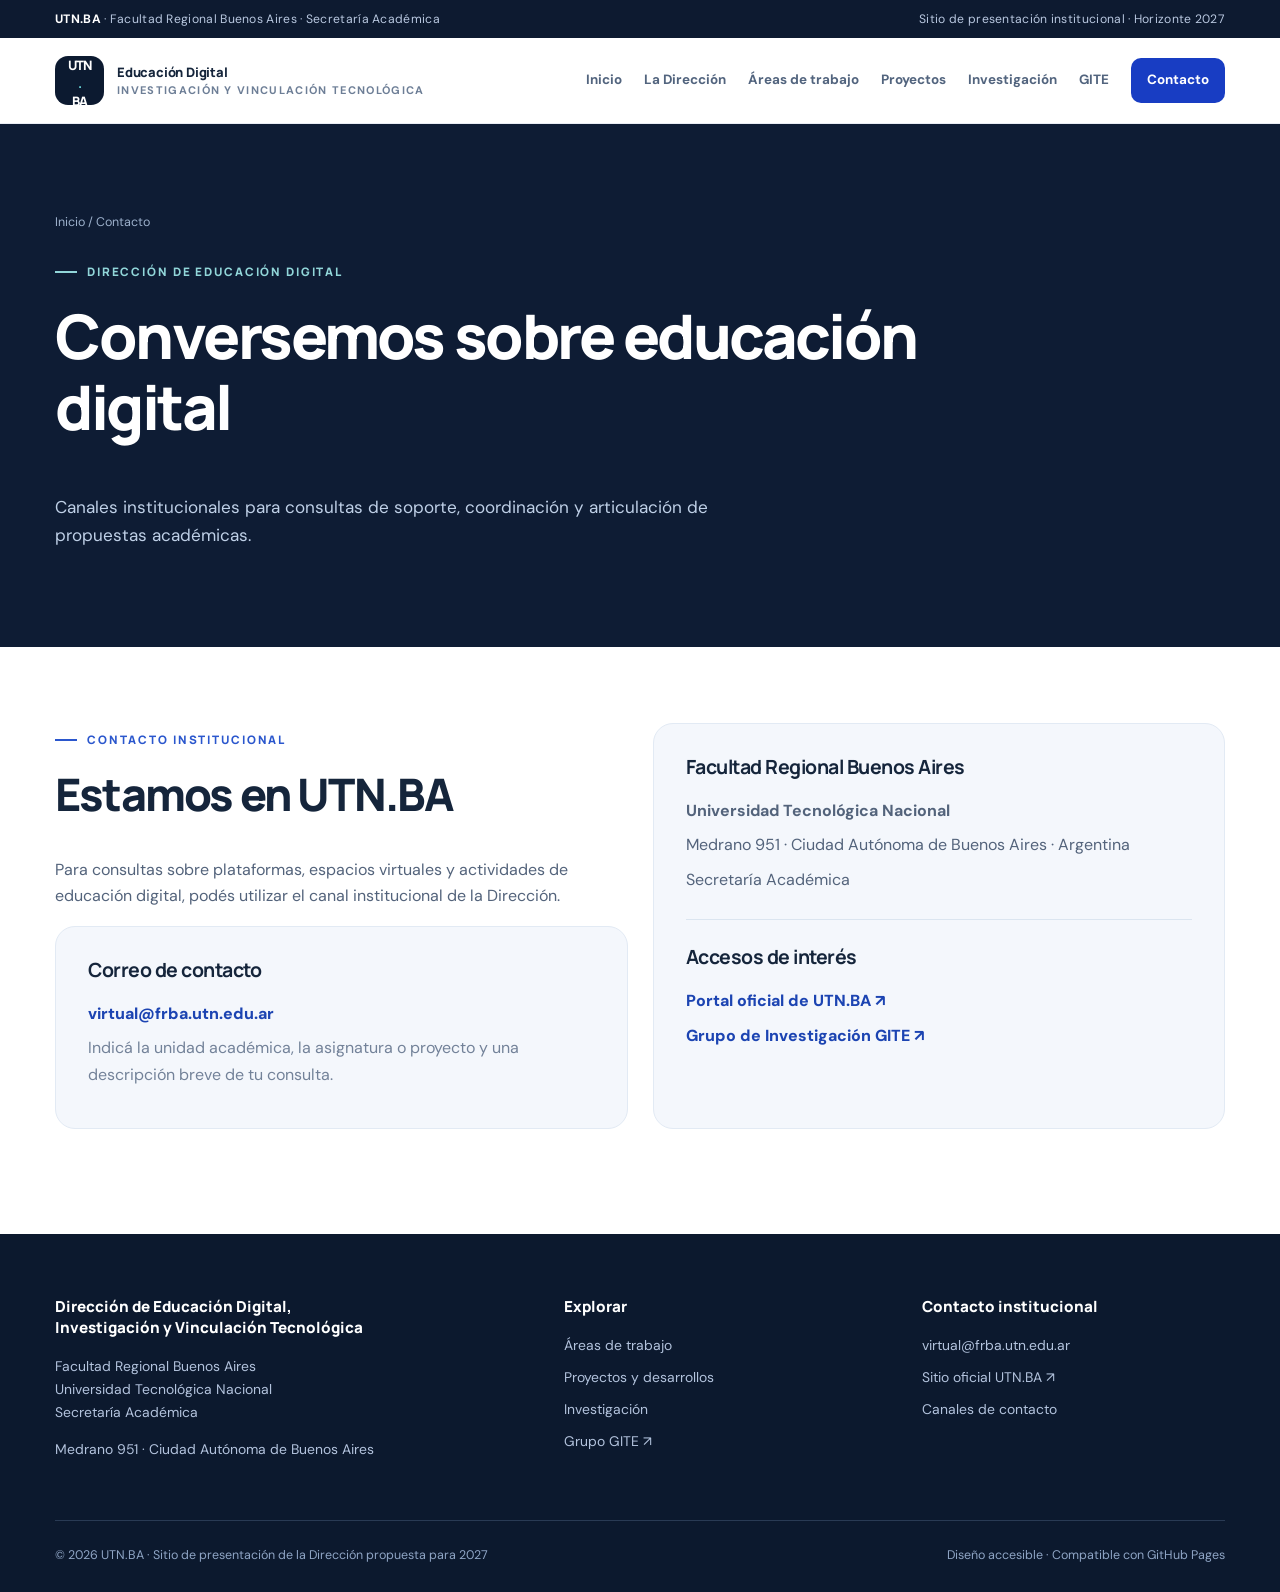
==== contacto.html @ 319237ff "Add files via upload" ====
<!doctype html><html lang="es-AR"><head><meta charset="utf-8"><meta name="viewport" content="width=device-width,initial-scale=1"><meta name="theme-color" content="#0c1a30"><meta name="description" content="Contacto de la Dirección de Educación Digital de UTN.BA."><title>Contacto | Educación Digital UTN.BA</title><link rel="icon" type="image/svg+xml" href="assets/favicon.svg"><link rel="stylesheet" href="styles.css"></head><body><a class="skip" href="#contenido">Saltar al contenido</a><div class="topbar"><div class="container"><span><strong>UTN.BA</strong> · Facultad Regional Buenos Aires · Secretaría Académica</span><span>Sitio de presentación institucional · Horizonte 2027</span></div></div><header class="header"><div class="container header-in"><a class="brand" href="index.html" aria-label="Dirección de Educación Digital — Inicio"><span class="brand-mark">UTN<span style="color:#67d4d6">.</span>BA</span><span class="brand-text"><b>Educación Digital</b><span>Investigación y Vinculación Tecnológica</span></span></a><button class="menu-toggle" aria-controls="main-nav" aria-expanded="false" aria-label="Abrir menú">☰</button><nav id="main-nav" class="nav" aria-label="Navegación principal"><a href="index.html" class=" " >Inicio</a><a href="index.html#direccion" class=" " >La Dirección</a><a href="servicios.html" class=" " >Áreas de trabajo</a><a href="proyectos.html" class=" " >Proyectos</a><a href="investigacion.html" class=" " >Investigación</a><a href="#" class=" " data-gite-link>GITE</a><a href="contacto.html" class="active nav-cta" >Contacto</a></nav></div></header><main id="contenido"><section class="page-hero"><div class="container"><div class="breadcrumb"><a href="index.html">Inicio</a> / Contacto</div><div class="eyebrow">Dirección de Educación Digital</div><h1>Conversemos sobre educación digital</h1><p>Canales institucionales para consultas de soporte, coordinación y articulación de propuestas académicas.</p></div></section><section class="content-page"><div class="container two-col"><div><div class="eyebrow">Contacto institucional</div><h2>Estamos en UTN.BA</h2><p>Para consultas sobre plataformas, espacios virtuales y actividades de educación digital, podés utilizar el canal institucional de la Dirección.</p><div class="contact-box"><h3>Correo de contacto</h3><p><a data-contact-email href="mailto:virtual@frba.utn.edu.ar">virtual@frba.utn.edu.ar</a></p><p class="muted">Indicá la unidad académica, la asignatura o proyecto y una descripción breve de tu consulta.</p></div></div><div class="contact-box"><h3>Facultad Regional Buenos Aires</h3><p><strong>Universidad Tecnológica Nacional</strong></p><p>Medrano 951 · Ciudad Autónoma de Buenos Aires · Argentina</p><p>Secretaría Académica</p><hr style="border:0;border-top:1px solid #dbe5f0;margin:26px 0"><h3>Accesos de interés</h3><p><a href="https://frba.utn.edu.ar/" target="_blank" rel="noopener noreferrer">Portal oficial de UTN.BA ↗</a></p><p><a data-gite-link href="https://frba.utn.edu.ar/ead/investigacion/">Grupo de Investigación GITE ↗</a></p></div></div></section></main><footer class="footer"><div class="container"><div class="footer-layout"><div><h4>Dirección de Educación Digital,<br>Investigación y Vinculación Tecnológica</h4><p>Facultad Regional Buenos Aires<br>Universidad Tecnológica Nacional<br>Secretaría Académica</p><p>Medrano 951 · Ciudad Autónoma de Buenos Aires</p></div><div><h4>Explorar</h4><div class="footer-links"><a href="servicios.html">Áreas de trabajo</a><a href="proyectos.html">Proyectos y desarrollos</a><a href="investigacion.html">Investigación</a><a href="#" data-gite-link>Grupo GITE ↗</a></div></div><div><h4>Contacto institucional</h4><div class="footer-links"><a data-contact-email href="mailto:virtual@frba.utn.edu.ar">virtual@frba.utn.edu.ar</a><a href="https://frba.utn.edu.ar/" target="_blank" rel="noopener noreferrer">Sitio oficial UTN.BA ↗</a><a href="contacto.html">Canales de contacto</a></div></div></div><div class="footer-bottom"><span>© 2026 UTN.BA · Sitio de presentación de la Dirección propuesta para 2027</span><span>Diseño accesible · Compatible con GitHub Pages</span></div></div></footer><script src="config.js"></script><script src="script.js"></script></body></html>
---- styles.css ----
@import url('https://fonts.googleapis.com/css2?family=DM+Sans:wght@400;500;600;700&family=Manrope:wght@400;500;600;700;800&display=swap');
:root{--ink:#15253b;--muted:#65748a;--navy:#0c1a30;--blue:#214bd8;--cyan:#35c2ca;--ice:#f4f7fc;--line:#e1e7f0;--white:#fff;--radius:20px}*{box-sizing:border-box}html{scroll-behavior:smooth}body{margin:0;color:var(--ink);background:#fff;font:16px/1.65 'DM Sans',Arial,sans-serif}a{color:inherit;text-decoration:none}button,input,textarea{font:inherit}button{cursor:pointer}h1,h2,h3,p{margin-top:0}h1,h2,h3{font-family:Manrope,'DM Sans',sans-serif;line-height:1.16;letter-spacing:-.04em}h1{font-size:clamp(2.7rem,5.4vw,5.3rem);font-weight:800}h2{font-size:clamp(2rem,3.5vw,3.25rem);font-weight:800}h3{font-size:1.22rem;letter-spacing:-.025em}p{color:#53637b}small{font-size:.8rem}.container{width:min(1170px,calc(100% - 48px));margin:auto}.topbar{background:#0d1a30;color:#b9c8e0;padding:9px 0;font-size:.76rem;letter-spacing:.025em}.topbar .container{display:flex;align-items:center;justify-content:space-between;gap:20px}.topbar a:hover{text-decoration:underline}.topbar strong{color:white;font-weight:700}.header{position:sticky;top:0;z-index:20;border-bottom:1px solid #e9edf4;background:rgba(255,255,255,.97);backdrop-filter:blur(14px)}.header-in{min-height:85px;display:flex;align-items:center;justify-content:space-between;gap:26px}.brand{display:flex;align-items:center;gap:13px;min-width:235px}.brand-mark{display:grid;place-items:center;width:49px;height:49px;border-radius:13px;background:var(--navy);color:white;font:800 13px Manrope;letter-spacing:-.07em}.brand-text{display:flex;flex-direction:column;line-height:1.27}.brand-text b{font:800 13px Manrope;letter-spacing:-.015em}.brand-text span{color:#6d7e96;font-size:11px;margin-top:3px;font-weight:700;text-transform:uppercase;letter-spacing:.12em}.nav{display:flex;align-items:center;gap:22px}.nav a{font-size:.84rem;color:#52647e;font-weight:700;transition:color .2s}.nav a:hover,.nav a.active{color:var(--blue)}.nav a.nav-cta{background:#183dc3;color:white;padding:11px 16px;border-radius:10px}.nav a.nav-cta:hover{background:#0c2ea2}.menu-toggle{display:none;align-items:center;justify-content:center;border:1px solid var(--line);background:white;border-radius:10px;width:43px;height:43px;font-size:22px}.hero{overflow:hidden;background:#0e1c34;color:white;position:relative}.hero:before{content:'';position:absolute;inset:0;background:radial-gradient(circle at 73% 40%,rgba(41,92,164,.25),transparent 44%),linear-gradient(120deg,rgba(9,23,45,.2),transparent 70%);pointer-events:none}.hero-inner{min-height:625px;display:grid;grid-template-columns:1.05fr .95fr;align-items:center;gap:60px;position:relative;padding:80px 0}.eyebrow{display:inline-flex;gap:10px;align-items:center;color:#2b57cd;font:800 .73rem Manrope;letter-spacing:.16em;text-transform:uppercase;margin-bottom:20px}.hero .eyebrow{color:#9ddfe5}.eyebrow:before{content:'';width:22px;height:2px;background:currentColor}.hero h1{color:white;margin-bottom:25px}.hero h1 em{font-style:normal;color:#80d7db}.hero p{color:#b9cbe1;font-size:1.08rem;max-width:555px;line-height:1.8}.actions{display:flex;gap:12px;flex-wrap:wrap;margin-top:29px}.btn{display:inline-flex;gap:10px;justify-content:center;align-items:center;padding:13px 19px;border-radius:10px;background:#224bdf;color:white;font-size:.9rem;font-weight:700;border:1px solid #224bdf;transition:transform .2s,background .2s}.btn:hover{transform:translateY(-2px);background:#1437b5}.btn.secondary{background:transparent;border-color:#5d7494;color:white}.btn.secondary:hover{background:rgba(255,255,255,.08)}.btn.light{background:#fff;color:#1934a5;border-color:#fff}.hero-visual{width:100%;min-height:420px;display:grid;place-items:center;position:relative}.orbit{width:min(100%,490px);aspect-ratio:1;position:relative;display:grid;place-items:center}.orbit .ring{position:absolute;border:1px solid rgba(133,187,222,.24);border-radius:50%;inset:10%}.orbit .ring:nth-child(2){inset:22%;border-color:rgba(133,187,222,.26)}.orbit .ring:nth-child(3){inset:34%;border-color:rgba(133,187,222,.32)}.orbit .ring:after{content:'';position:absolute;width:10px;height:10px;border-radius:50%;background:#63d8d6;top:12%;left:16%;box-shadow:0 0 0 8px #63d8d616}.orbit .ring:nth-child(2):after{left:auto;right:10%;top:65%;background:#7daafa}.orbit .ring:nth-child(3):after{top:75%;left:12%;background:#dbeeff}.orbit-center{position:relative;display:grid;place-items:center;width:165px;height:165px;border-radius:36px;background:linear-gradient(140deg,#193c76,#183052);box-shadow:0 25px 70px #020c1b66, inset 0 1px #ffffff26;transform:rotate(-10deg)}.orbit-center svg{width:94px;height:94px;transform:rotate(10deg)}.visual-tag{position:absolute;background:#fff;color:#17304a;border:1px solid #e8edf5;border-radius:12px;padding:10px 15px;font-size:.78rem;font-weight:800;box-shadow:0 15px 44px #00152f43}.visual-tag.a{top:16%;right:-2%}.visual-tag.b{bottom:17%;left:-2%}.visual-tag.c{bottom:9%;right:4%}.stat-strip{background:#f6f9fc;border-bottom:1px solid #e5ebf3}.stat-grid{display:grid;grid-template-columns:repeat(3,1fr)}.stat{padding:25px 30px;display:flex;align-items:center;gap:17px;border-right:1px solid #e3eaf2}.stat:first-child{padding-left:0}.stat:last-child{border:0}.stat-num{font:800 1.75rem Manrope;color:#1e46ba;letter-spacing:-.07em}.stat span{font-size:.86rem;color:#63738a;line-height:1.4}.section{padding:100px 0}.section.alt{background:#f5f8fc}.section-heading{max-width:750px;margin-bottom:43px}.section-heading p{font-size:1.03rem;max-width:670px}.section-heading h2{margin-bottom:19px}.grid{display:grid;grid-template-columns:repeat(3,minmax(0,1fr));gap:21px}.card{background:#fff;border:1px solid #e3eaf3;border-radius:var(--radius);padding:30px;transition:transform .25s,box-shadow .25s,border-color .25s;min-width:0}.card:hover{transform:translateY(-5px);box-shadow:0 18px 45px #132b4a14;border-color:#bdd0ee}.card-ico{display:grid;place-items:center;background:#e9f0ff;color:#2851cf;width:52px;height:52px;border-radius:15px;font-size:25px;margin-bottom:22px}.card h3{margin-bottom:10px}.card p{font-size:.91rem;line-height:1.75}.card .text-link{display:inline-block;margin-top:13px;color:#2450c8;font-size:.83rem;font-weight:800}.feature{display:grid;grid-template-columns:.9fr 1.1fr;gap:78px;align-items:center}.feature-panel{min-height:390px;border-radius:25px;background:linear-gradient(145deg,#152d56,#0c1a32);position:relative;overflow:hidden;padding:36px;display:flex;flex-direction:column;justify-content:space-between}.feature-panel:before{content:'';position:absolute;width:320px;height:320px;border:1px solid #6a9bd766;border-radius:50%;right:-90px;top:-70px;box-shadow:0 0 0 50px #3360a517,0 0 0 100px #3360a511}.feature-panel .huge{font:800 clamp(4rem,7vw,7rem) Manrope;letter-spacing:-.1em;color:#fff;line-height:1;position:relative}.feature-panel strong{color:#d0e9f7;font:700 1rem Manrope;position:relative}.feature-copy p{max-width:590px}.pill-list{display:flex;flex-wrap:wrap;gap:9px;margin-top:23px}.pill{border:1px solid #d9e4f2;border-radius:99px;padding:8px 13px;color:#334966;font-size:.82rem;font-weight:700;background:#fff}.band{background:#173b89;border-radius:26px;min-height:245px;padding:43px 48px;color:#fff;display:flex;align-items:center;justify-content:space-between;gap:40px}.band h2{color:white;font-size:clamp(1.8rem,3vw,2.5rem);max-width:620px}.band p{color:#c6d6fa;max-width:660px;margin-bottom:0}.gite-card{background:white;display:flex;flex-direction:column;align-items:flex-start;gap:17px;padding:30px;border-radius:22px;border:1px solid #dce5f1;box-shadow:0 15px 50px #0a24410b}.gite-card img{width:150px;max-height:95px;object-fit:contain;object-position:left center}.gite-card h3{font-size:1.45rem;margin:0}.gite-card p{margin:0}.gite-card .btn{margin-top:7px}.feature.gite{grid-template-columns:1.1fr .9fr}.footer{background:#0c192e;color:white;padding:62px 0 27px}.footer-layout{display:grid;grid-template-columns:1.5fr 1fr 1fr;gap:55px;padding-bottom:45px}.footer h4{margin:0 0 17px;font:800 .95rem Manrope}.footer p,.footer a{color:#b3c3dd;font-size:.87rem}.footer a:hover{color:white;text-decoration:underline}.footer-links{display:grid;gap:9px}.footer-bottom{padding-top:24px;border-top:1px solid #293a54;display:flex;justify-content:space-between;gap:18px;font-size:.78rem;color:#8fa5c5}.page-hero{background:#0e1c34;color:#fff;padding:88px 0 80px}.page-hero .eyebrow{color:#91d6d9}.page-hero h1{max-width:900px;font-size:clamp(2.6rem,4.8vw,4.5rem);color:white}.page-hero p{max-width:690px;color:#bfd0e7;font-size:1.07rem}.breadcrumb{font-size:.78rem;color:#9cb0cb;margin-bottom:22px}.breadcrumb a:hover{text-decoration:underline}.content-page{padding:76px 0 105px}.article-list{display:grid;gap:18px}.article{display:grid;grid-template-columns:85px 1fr;gap:22px;padding:30px 33px;border:1px solid #e0e8f3;border-radius:18px;background:white}.article-index{font:800 2rem Manrope;color:#b7caea}.article h3{font-size:1.35rem}.article p{margin:0}.two-col{display:grid;grid-template-columns:1fr 1fr;gap:25px}.note{border-left:3px solid #2d58ce;background:#eff4fe;padding:21px 24px;color:#3d526e;border-radius:0 12px 12px 0}.contact-box{background:#f4f7fc;border:1px solid #e2eaf4;border-radius:20px;padding:32px}.contact-box a{color:#1c44b2;font-weight:800}.contact-box p{margin-bottom:8px}.muted{color:#738299}.skip{position:absolute;left:-9999px;top:0;background:#fff;color:#111;padding:10px;z-index:50}.skip:focus{left:10px}.link-arrow:after{content:' ↗'}:focus-visible{outline:3px solid #49bac6;outline-offset:3px}@media(max-width:1000px){.nav{gap:12px}.nav a{font-size:.76rem}.hero-inner{gap:24px}.feature{gap:40px}.grid{grid-template-columns:repeat(2,1fr)}}@media(max-width:760px){.container{width:min(100% - 32px,1170px)}.topbar .container span:last-child{display:none}.header-in{min-height:73px}.menu-toggle{display:flex}.nav{display:none;position:absolute;top:100%;left:0;right:0;background:white;flex-direction:column;align-items:stretch;gap:0;padding:12px 18px 22px;box-shadow:0 14px 25px #09254a1c}.nav.open{display:flex}.nav a{padding:11px 12px;font-size:.9rem}.nav a.nav-cta{text-align:center;margin-top:7px}.hero-inner{grid-template-columns:1fr;min-height:0;padding:68px 0 35px}.hero h1{font-size:clamp(2.8rem,10vw,4.5rem)}.hero-visual{min-height:300px}.orbit{width:310px}.orbit-center{width:117px;height:117px;border-radius:26px}.orbit-center svg{width:70px;height:70px}.visual-tag{font-size:.68rem}.stat-grid{grid-template-columns:1fr}.stat{border-right:0;border-bottom:1px solid #e3eaf2;padding:19px 0}.section{padding:65px 0}.section-heading{margin-bottom:28px}.grid,.feature,.feature.gite,.two-col,.footer-layout{grid-template-columns:1fr}.feature{gap:28px}.feature-panel{min-height:280px}.feature.gite .gite-card{order:2}.band{flex-direction:column;align-items:flex-start;padding:30px 25px}.footer-layout{gap:27px}.footer-bottom{flex-direction:column}.article{grid-template-columns:1fr}.article-index{font-size:1.4rem}.page-hero{padding:65px 0}}@media(prefers-reduced-motion:reduce){*,*:before,*:after{animation:none!important;scroll-behavior:auto!important;transition:none!important}}
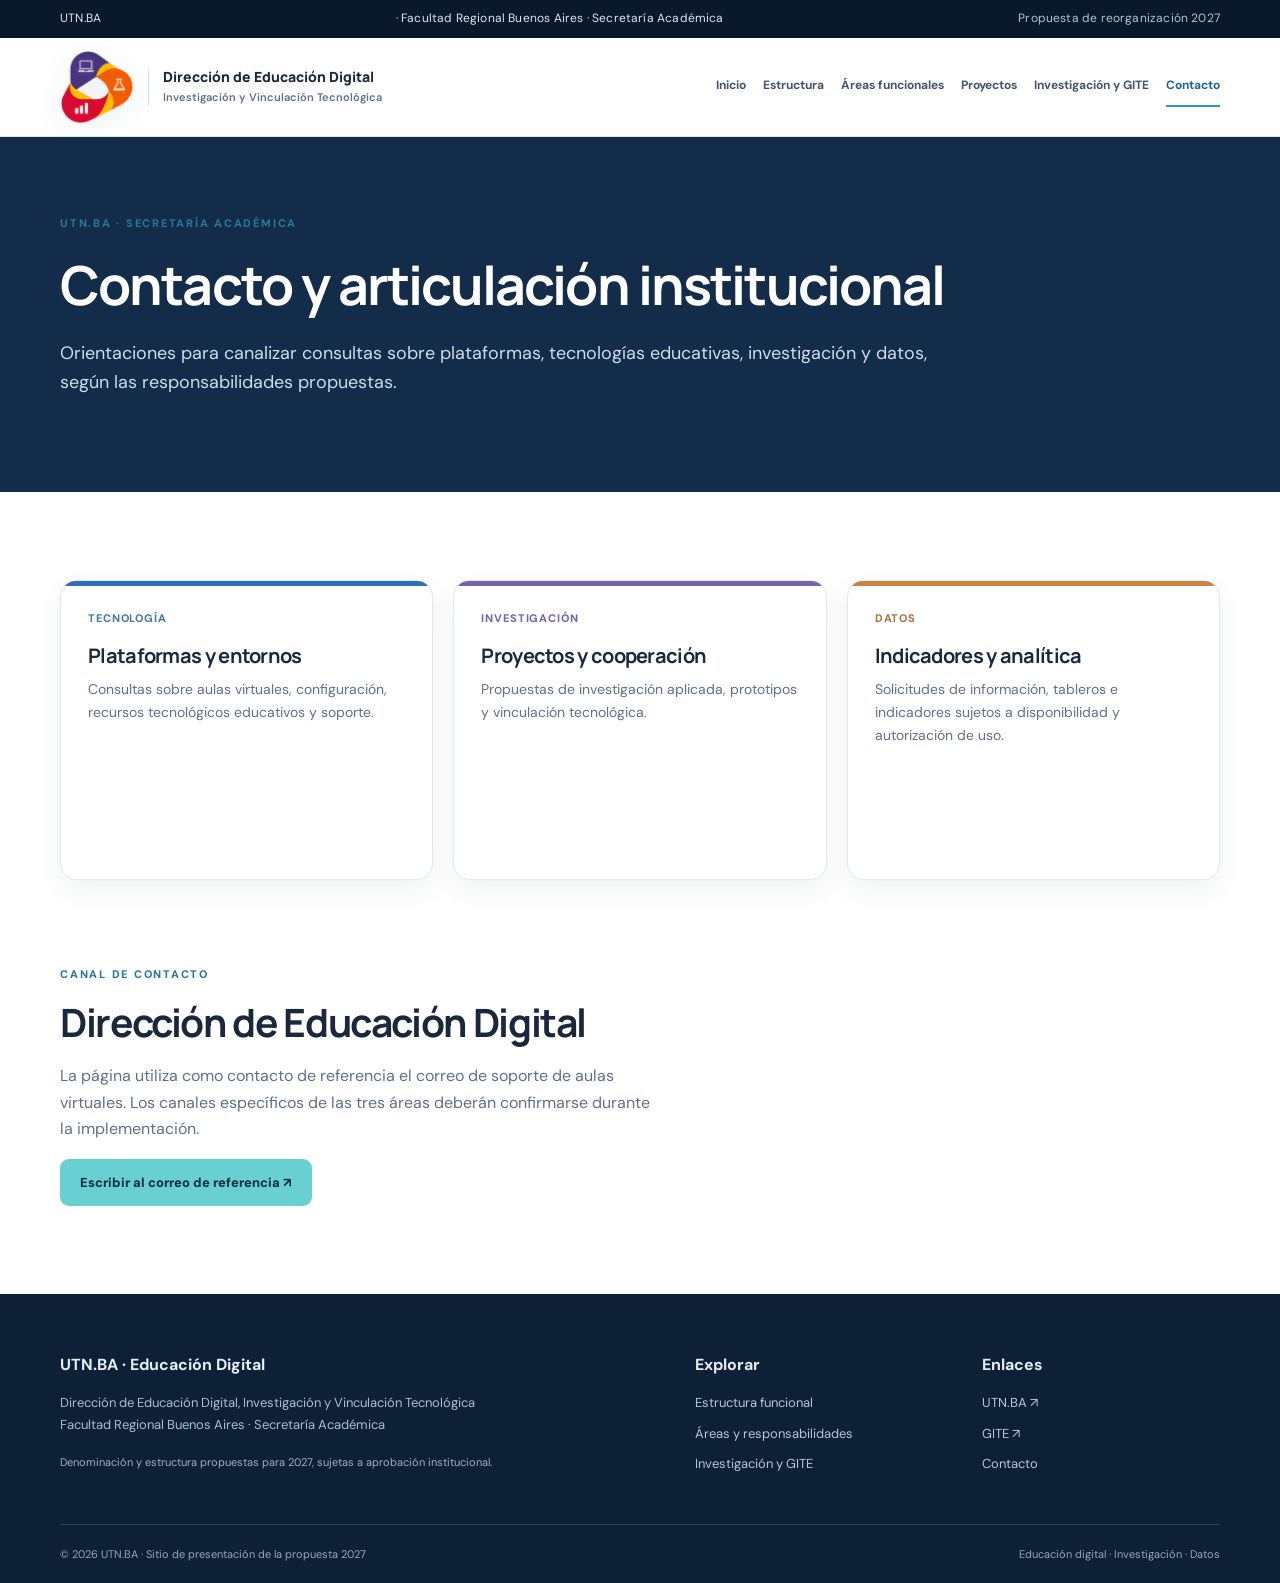
==== commit b2fc5516: "Add files via upload" ====
--- a/contacto.html
+++ b/contacto.html
@@ -1 +1,3 @@
-<!doctype html><html lang="es-AR"><head><meta charset="utf-8"><meta name="viewport" content="width=device-width,initial-scale=1"><meta name="theme-color" content="#0c1a30"><meta name="description" content="Contacto de la Dirección de Educación Digital de UTN.BA."><title>Contacto | Educación Digital UTN.BA</title><link rel="icon" type="image/svg+xml" href="assets/favicon.svg"><link rel="stylesheet" href="styles.css"></head><body><a class="skip" href="#contenido">Saltar al contenido</a><div class="topbar"><div class="container"><span><strong>UTN.BA</strong> · Facultad Regional Buenos Aires · Secretaría Académica</span><span>Sitio de presentación institucional · Horizonte 2027</span></div></div><header class="header"><div class="container header-in"><a class="brand" href="index.html" aria-label="Dirección de Educación Digital — Inicio"><span class="brand-mark">UTN<span style="color:#67d4d6">.</span>BA</span><span class="brand-text"><b>Educación Digital</b><span>Investigación y Vinculación Tecnológica</span></span></a><button class="menu-toggle" aria-controls="main-nav" aria-expanded="false" aria-label="Abrir menú">☰</button><nav id="main-nav" class="nav" aria-label="Navegación principal"><a href="index.html" class=" " >Inicio</a><a href="index.html#direccion" class=" " >La Dirección</a><a href="servicios.html" class=" " >Áreas de trabajo</a><a href="proyectos.html" class=" " >Proyectos</a><a href="investigacion.html" class=" " >Investigación</a><a href="#" class=" " data-gite-link>GITE</a><a href="contacto.html" class="active nav-cta" >Contacto</a></nav></div></header><main id="contenido"><section class="page-hero"><div class="container"><div class="breadcrumb"><a href="index.html">Inicio</a> / Contacto</div><div class="eyebrow">Dirección de Educación Digital</div><h1>Conversemos sobre educación digital</h1><p>Canales institucionales para consultas de soporte, coordinación y articulación de propuestas académicas.</p></div></section><section class="content-page"><div class="container two-col"><div><div class="eyebrow">Contacto institucional</div><h2>Estamos en UTN.BA</h2><p>Para consultas sobre plataformas, espacios virtuales y actividades de educación digital, podés utilizar el canal institucional de la Dirección.</p><div class="contact-box"><h3>Correo de contacto</h3><p><a data-contact-email href="mailto:virtual@frba.utn.edu.ar">virtual@frba.utn.edu.ar</a></p><p class="muted">Indicá la unidad académica, la asignatura o proyecto y una descripción breve de tu consulta.</p></div></div><div class="contact-box"><h3>Facultad Regional Buenos Aires</h3><p><strong>Universidad Tecnológica Nacional</strong></p><p>Medrano 951 · Ciudad Autónoma de Buenos Aires · Argentina</p><p>Secretaría Académica</p><hr style="border:0;border-top:1px solid #dbe5f0;margin:26px 0"><h3>Accesos de interés</h3><p><a href="https://frba.utn.edu.ar/" target="_blank" rel="noopener noreferrer">Portal oficial de UTN.BA ↗</a></p><p><a data-gite-link href="https://frba.utn.edu.ar/ead/investigacion/">Grupo de Investigación GITE ↗</a></p></div></div></section></main><footer class="footer"><div class="container"><div class="footer-layout"><div><h4>Dirección de Educación Digital,<br>Investigación y Vinculación Tecnológica</h4><p>Facultad Regional Buenos Aires<br>Universidad Tecnológica Nacional<br>Secretaría Académica</p><p>Medrano 951 · Ciudad Autónoma de Buenos Aires</p></div><div><h4>Explorar</h4><div class="footer-links"><a href="servicios.html">Áreas de trabajo</a><a href="proyectos.html">Proyectos y desarrollos</a><a href="investigacion.html">Investigación</a><a href="#" data-gite-link>Grupo GITE ↗</a></div></div><div><h4>Contacto institucional</h4><div class="footer-links"><a data-contact-email href="mailto:virtual@frba.utn.edu.ar">virtual@frba.utn.edu.ar</a><a href="https://frba.utn.edu.ar/" target="_blank" rel="noopener noreferrer">Sitio oficial UTN.BA ↗</a><a href="contacto.html">Canales de contacto</a></div></div></div><div class="footer-bottom"><span>© 2026 UTN.BA · Sitio de presentación de la Dirección propuesta para 2027</span><span>Diseño accesible · Compatible con GitHub Pages</span></div></div></footer><script src="config.js"></script><script src="script.js"></script></body></html>+<!DOCTYPE html>
+
+<html lang="es-AR"><head><meta charset="utf-8"/><meta content="width=device-width,initial-scale=1" name="viewport"/><meta content="#10233e" name="theme-color"/><meta content="Estructura funcional propuesta para 2027 de la Dirección de Educación Digital, Investigación y Vinculación Tecnológica de UTN.BA." name="description"/><link href="assets/favicon.svg" rel="icon" type="image/svg+xml"/><link href="styles.css" rel="stylesheet"/><title>UTN.BA · Educación Digital</title></head><body><a class="skip" href="#contenido">Saltar al contenido</a><div class="institution"><div class="wrap">UTN.BA <span>· Facultad Regional Buenos Aires · Secretaría Académica</span><span class="institution-right">Propuesta de reorganización 2027</span></div></div><header class="site-header"><div class="wrap header-inner"><a aria-label="Inicio de Educación Digital UTN.BA" class="identity" href="index.html"><img alt="Logo EAD" class="identity-logo" src="assets/logo-ead.png"/><span class="identity-name">Dirección de Educación Digital<small>Investigación y Vinculación Tecnológica</small></span></a><button aria-controls="primary-nav" aria-expanded="false" aria-label="Abrir menú" class="nav-toggle">☰</button><nav aria-label="Navegación principal" class="main-nav" id="primary-nav"><a href="index.html">Inicio</a><a href="index.html#estructura">Estructura</a><a href="servicios.html">Áreas funcionales</a><a href="proyectos.html">Proyectos</a><a href="investigacion.html">Investigación y GITE</a><a aria-current="page" href="contacto.html">Contacto</a></nav></div></header><main id="contenido"><section class="page-intro"><div class="wrap"><span class="kicker">UTN.BA · Secretaría Académica</span><h1>Contacto y articulación institucional</h1><p>Orientaciones para canalizar consultas sobre plataformas, tecnologías educativas, investigación y datos, según las responsabilidades propuestas.</p></div></section><section class="section"><div class="wrap"><div class="three-grid"><article class="area-card blue"><span class="area-num">Tecnología</span><h3>Plataformas y entornos</h3><p>Consultas sobre aulas virtuales, configuración, recursos tecnológicos educativos y soporte.</p></article><article class="area-card violet"><span class="area-num">Investigación</span><h3>Proyectos y cooperación</h3><p>Propuestas de investigación aplicada, prototipos y vinculación tecnológica.</p></article><article class="area-card amber"><span class="area-num">Datos</span><h3>Indicadores y analítica</h3><p>Solicitudes de información, tableros e indicadores sujetos a disponibilidad y autorización de uso.</p></article></div><div class="contact-block"><div><span class="kicker">Canal de contacto</span><h2>Dirección de Educación Digital</h2><p>La página utiliza como contacto de referencia el correo de soporte de aulas virtuales. Los canales específicos de las tres áreas deberán confirmarse durante la implementación.</p><a class="button primary" data-contact-email="" href="mailto:virtual@frba.utn.edu.ar">Escribir al correo de referencia ↗</a></div></div></div></section></main><footer class="site-footer"><div class="wrap"><div class="footer-grid"><div><b class="footer-brand">UTN.BA · Educación Digital</b><p>Dirección de Educación Digital, Investigación y Vinculación Tecnológica<br/>Facultad Regional Buenos Aires · Secretaría Académica</p><small>Denominación y estructura propuestas para 2027, sujetas a aprobación institucional.</small></div><div><b>Explorar</b><a href="index.html#estructura">Estructura funcional</a><a href="servicios.html">Áreas y responsabilidades</a><a href="investigacion.html">Investigación y GITE</a></div><div><b>Enlaces</b><a href="https://frba.utn.edu.ar/" rel="noopener noreferrer" target="_blank">UTN.BA ↗</a><a data-gite-link="" href="#">GITE ↗</a><a href="contacto.html">Contacto</a></div></div><div class="footer-bottom">© 2026 UTN.BA · Sitio de presentación de la propuesta 2027 <span>Educación digital · Investigación · Datos</span></div></div></footer><script src="config.js"></script><script src="script.js"></script></body></html>
--- a/styles.css
+++ b/styles.css
@@ -1,2 +1,37 @@
 @import url('https://fonts.googleapis.com/css2?family=DM+Sans:wght@400;500;600;700&family=Manrope:wght@400;500;600;700;800&display=swap');
-:root{--ink:#15253b;--muted:#65748a;--navy:#0c1a30;--blue:#214bd8;--cyan:#35c2ca;--ice:#f4f7fc;--line:#e1e7f0;--white:#fff;--radius:20px}*{box-sizing:border-box}html{scroll-behavior:smooth}body{margin:0;color:var(--ink);background:#fff;font:16px/1.65 'DM Sans',Arial,sans-serif}a{color:inherit;text-decoration:none}button,input,textarea{font:inherit}button{cursor:pointer}h1,h2,h3,p{margin-top:0}h1,h2,h3{font-family:Manrope,'DM Sans',sans-serif;line-height:1.16;letter-spacing:-.04em}h1{font-size:clamp(2.7rem,5.4vw,5.3rem);font-weight:800}h2{font-size:clamp(2rem,3.5vw,3.25rem);font-weight:800}h3{font-size:1.22rem;letter-spacing:-.025em}p{color:#53637b}small{font-size:.8rem}.container{width:min(1170px,calc(100% - 48px));margin:auto}.topbar{background:#0d1a30;color:#b9c8e0;padding:9px 0;font-size:.76rem;letter-spacing:.025em}.topbar .container{display:flex;align-items:center;justify-content:space-between;gap:20px}.topbar a:hover{text-decoration:underline}.topbar strong{color:white;font-weight:700}.header{position:sticky;top:0;z-index:20;border-bottom:1px solid #e9edf4;background:rgba(255,255,255,.97);backdrop-filter:blur(14px)}.header-in{min-height:85px;display:flex;align-items:center;justify-content:space-between;gap:26px}.brand{display:flex;align-items:center;gap:13px;min-width:235px}.brand-mark{display:grid;place-items:center;width:49px;height:49px;border-radius:13px;background:var(--navy);color:white;font:800 13px Manrope;letter-spacing:-.07em}.brand-text{display:flex;flex-direction:column;line-height:1.27}.brand-text b{font:800 13px Manrope;letter-spacing:-.015em}.brand-text span{color:#6d7e96;font-size:11px;margin-top:3px;font-weight:700;text-transform:uppercase;letter-spacing:.12em}.nav{display:flex;align-items:center;gap:22px}.nav a{font-size:.84rem;color:#52647e;font-weight:700;transition:color .2s}.nav a:hover,.nav a.active{color:var(--blue)}.nav a.nav-cta{background:#183dc3;color:white;padding:11px 16px;border-radius:10px}.nav a.nav-cta:hover{background:#0c2ea2}.menu-toggle{display:none;align-items:center;justify-content:center;border:1px solid var(--line);background:white;border-radius:10px;width:43px;height:43px;font-size:22px}.hero{overflow:hidden;background:#0e1c34;color:white;position:relative}.hero:before{content:'';position:absolute;inset:0;background:radial-gradient(circle at 73% 40%,rgba(41,92,164,.25),transparent 44%),linear-gradient(120deg,rgba(9,23,45,.2),transparent 70%);pointer-events:none}.hero-inner{min-height:625px;display:grid;grid-template-columns:1.05fr .95fr;align-items:center;gap:60px;position:relative;padding:80px 0}.eyebrow{display:inline-flex;gap:10px;align-items:center;color:#2b57cd;font:800 .73rem Manrope;letter-spacing:.16em;text-transform:uppercase;margin-bottom:20px}.hero .eyebrow{color:#9ddfe5}.eyebrow:before{content:'';width:22px;height:2px;background:currentColor}.hero h1{color:white;margin-bottom:25px}.hero h1 em{font-style:normal;color:#80d7db}.hero p{color:#b9cbe1;font-size:1.08rem;max-width:555px;line-height:1.8}.actions{display:flex;gap:12px;flex-wrap:wrap;margin-top:29px}.btn{display:inline-flex;gap:10px;justify-content:center;align-items:center;padding:13px 19px;border-radius:10px;background:#224bdf;color:white;font-size:.9rem;font-weight:700;border:1px solid #224bdf;transition:transform .2s,background .2s}.btn:hover{transform:translateY(-2px);background:#1437b5}.btn.secondary{background:transparent;border-color:#5d7494;color:white}.btn.secondary:hover{background:rgba(255,255,255,.08)}.btn.light{background:#fff;color:#1934a5;border-color:#fff}.hero-visual{width:100%;min-height:420px;display:grid;place-items:center;position:relative}.orbit{width:min(100%,490px);aspect-ratio:1;position:relative;display:grid;place-items:center}.orbit .ring{position:absolute;border:1px solid rgba(133,187,222,.24);border-radius:50%;inset:10%}.orbit .ring:nth-child(2){inset:22%;border-color:rgba(133,187,222,.26)}.orbit .ring:nth-child(3){inset:34%;border-color:rgba(133,187,222,.32)}.orbit .ring:after{content:'';position:absolute;width:10px;height:10px;border-radius:50%;background:#63d8d6;top:12%;left:16%;box-shadow:0 0 0 8px #63d8d616}.orbit .ring:nth-child(2):after{left:auto;right:10%;top:65%;background:#7daafa}.orbit .ring:nth-child(3):after{top:75%;left:12%;background:#dbeeff}.orbit-center{position:relative;display:grid;place-items:center;width:165px;height:165px;border-radius:36px;background:linear-gradient(140deg,#193c76,#183052);box-shadow:0 25px 70px #020c1b66, inset 0 1px #ffffff26;transform:rotate(-10deg)}.orbit-center svg{width:94px;height:94px;transform:rotate(10deg)}.visual-tag{position:absolute;background:#fff;color:#17304a;border:1px solid #e8edf5;border-radius:12px;padding:10px 15px;font-size:.78rem;font-weight:800;box-shadow:0 15px 44px #00152f43}.visual-tag.a{top:16%;right:-2%}.visual-tag.b{bottom:17%;left:-2%}.visual-tag.c{bottom:9%;right:4%}.stat-strip{background:#f6f9fc;border-bottom:1px solid #e5ebf3}.stat-grid{display:grid;grid-template-columns:repeat(3,1fr)}.stat{padding:25px 30px;display:flex;align-items:center;gap:17px;border-right:1px solid #e3eaf2}.stat:first-child{padding-left:0}.stat:last-child{border:0}.stat-num{font:800 1.75rem Manrope;color:#1e46ba;letter-spacing:-.07em}.stat span{font-size:.86rem;color:#63738a;line-height:1.4}.section{padding:100px 0}.section.alt{background:#f5f8fc}.section-heading{max-width:750px;margin-bottom:43px}.section-heading p{font-size:1.03rem;max-width:670px}.section-heading h2{margin-bottom:19px}.grid{display:grid;grid-template-columns:repeat(3,minmax(0,1fr));gap:21px}.card{background:#fff;border:1px solid #e3eaf3;border-radius:var(--radius);padding:30px;transition:transform .25s,box-shadow .25s,border-color .25s;min-width:0}.card:hover{transform:translateY(-5px);box-shadow:0 18px 45px #132b4a14;border-color:#bdd0ee}.card-ico{display:grid;place-items:center;background:#e9f0ff;color:#2851cf;width:52px;height:52px;border-radius:15px;font-size:25px;margin-bottom:22px}.card h3{margin-bottom:10px}.card p{font-size:.91rem;line-height:1.75}.card .text-link{display:inline-block;margin-top:13px;color:#2450c8;font-size:.83rem;font-weight:800}.feature{display:grid;grid-template-columns:.9fr 1.1fr;gap:78px;align-items:center}.feature-panel{min-height:390px;border-radius:25px;background:linear-gradient(145deg,#152d56,#0c1a32);position:relative;overflow:hidden;padding:36px;display:flex;flex-direction:column;justify-content:space-between}.feature-panel:before{content:'';position:absolute;width:320px;height:320px;border:1px solid #6a9bd766;border-radius:50%;right:-90px;top:-70px;box-shadow:0 0 0 50px #3360a517,0 0 0 100px #3360a511}.feature-panel .huge{font:800 clamp(4rem,7vw,7rem) Manrope;letter-spacing:-.1em;color:#fff;line-height:1;position:relative}.feature-panel strong{color:#d0e9f7;font:700 1rem Manrope;position:relative}.feature-copy p{max-width:590px}.pill-list{display:flex;flex-wrap:wrap;gap:9px;margin-top:23px}.pill{border:1px solid #d9e4f2;border-radius:99px;padding:8px 13px;color:#334966;font-size:.82rem;font-weight:700;background:#fff}.band{background:#173b89;border-radius:26px;min-height:245px;padding:43px 48px;color:#fff;display:flex;align-items:center;justify-content:space-between;gap:40px}.band h2{color:white;font-size:clamp(1.8rem,3vw,2.5rem);max-width:620px}.band p{color:#c6d6fa;max-width:660px;margin-bottom:0}.gite-card{background:white;display:flex;flex-direction:column;align-items:flex-start;gap:17px;padding:30px;border-radius:22px;border:1px solid #dce5f1;box-shadow:0 15px 50px #0a24410b}.gite-card img{width:150px;max-height:95px;object-fit:contain;object-position:left center}.gite-card h3{font-size:1.45rem;margin:0}.gite-card p{margin:0}.gite-card .btn{margin-top:7px}.feature.gite{grid-template-columns:1.1fr .9fr}.footer{background:#0c192e;color:white;padding:62px 0 27px}.footer-layout{display:grid;grid-template-columns:1.5fr 1fr 1fr;gap:55px;padding-bottom:45px}.footer h4{margin:0 0 17px;font:800 .95rem Manrope}.footer p,.footer a{color:#b3c3dd;font-size:.87rem}.footer a:hover{color:white;text-decoration:underline}.footer-links{display:grid;gap:9px}.footer-bottom{padding-top:24px;border-top:1px solid #293a54;display:flex;justify-content:space-between;gap:18px;font-size:.78rem;color:#8fa5c5}.page-hero{background:#0e1c34;color:#fff;padding:88px 0 80px}.page-hero .eyebrow{color:#91d6d9}.page-hero h1{max-width:900px;font-size:clamp(2.6rem,4.8vw,4.5rem);color:white}.page-hero p{max-width:690px;color:#bfd0e7;font-size:1.07rem}.breadcrumb{font-size:.78rem;color:#9cb0cb;margin-bottom:22px}.breadcrumb a:hover{text-decoration:underline}.content-page{padding:76px 0 105px}.article-list{display:grid;gap:18px}.article{display:grid;grid-template-columns:85px 1fr;gap:22px;padding:30px 33px;border:1px solid #e0e8f3;border-radius:18px;background:white}.article-index{font:800 2rem Manrope;color:#b7caea}.article h3{font-size:1.35rem}.article p{margin:0}.two-col{display:grid;grid-template-columns:1fr 1fr;gap:25px}.note{border-left:3px solid #2d58ce;background:#eff4fe;padding:21px 24px;color:#3d526e;border-radius:0 12px 12px 0}.contact-box{background:#f4f7fc;border:1px solid #e2eaf4;border-radius:20px;padding:32px}.contact-box a{color:#1c44b2;font-weight:800}.contact-box p{margin-bottom:8px}.muted{color:#738299}.skip{position:absolute;left:-9999px;top:0;background:#fff;color:#111;padding:10px;z-index:50}.skip:focus{left:10px}.link-arrow:after{content:' ↗'}:focus-visible{outline:3px solid #49bac6;outline-offset:3px}@media(max-width:1000px){.nav{gap:12px}.nav a{font-size:.76rem}.hero-inner{gap:24px}.feature{gap:40px}.grid{grid-template-columns:repeat(2,1fr)}}@media(max-width:760px){.container{width:min(100% - 32px,1170px)}.topbar .container span:last-child{display:none}.header-in{min-height:73px}.menu-toggle{display:flex}.nav{display:none;position:absolute;top:100%;left:0;right:0;background:white;flex-direction:column;align-items:stretch;gap:0;padding:12px 18px 22px;box-shadow:0 14px 25px #09254a1c}.nav.open{display:flex}.nav a{padding:11px 12px;font-size:.9rem}.nav a.nav-cta{text-align:center;margin-top:7px}.hero-inner{grid-template-columns:1fr;min-height:0;padding:68px 0 35px}.hero h1{font-size:clamp(2.8rem,10vw,4.5rem)}.hero-visual{min-height:300px}.orbit{width:310px}.orbit-center{width:117px;height:117px;border-radius:26px}.orbit-center svg{width:70px;height:70px}.visual-tag{font-size:.68rem}.stat-grid{grid-template-columns:1fr}.stat{border-right:0;border-bottom:1px solid #e3eaf2;padding:19px 0}.section{padding:65px 0}.section-heading{margin-bottom:28px}.grid,.feature,.feature.gite,.two-col,.footer-layout{grid-template-columns:1fr}.feature{gap:28px}.feature-panel{min-height:280px}.feature.gite .gite-card{order:2}.band{flex-direction:column;align-items:flex-start;padding:30px 25px}.footer-layout{gap:27px}.footer-bottom{flex-direction:column}.article{grid-template-columns:1fr}.article-index{font-size:1.4rem}.page-hero{padding:65px 0}}@media(prefers-reduced-motion:reduce){*,*:before,*:after{animation:none!important;scroll-behavior:auto!important;transition:none!important}}
+:root{--navy:#0e2038;--navy2:#173553;--ink:#19283d;--muted:#607087;--blue:#2d70b4;--violet:#7563ad;--amber:#cc833e;--pale:#f3f6fa;--line:#dfe6ef;--white:#fff;--max:1160px}*{box-sizing:border-box}html{scroll-behavior:smooth}body{margin:0;background:#fff;color:var(--ink);font:16px/1.65 'DM Sans',Arial,sans-serif}a{color:inherit;text-decoration:none}button{font:inherit;cursor:pointer}.wrap{width:min(var(--max),calc(100% - 44px));margin:auto}.skip{position:absolute;left:-9999px;top:0;background:#fff;padding:10px;z-index:100}.skip:focus{left:12px}.institution{background:#0a182c;color:#dae6f4;font-size:12px;letter-spacing:.015em}.institution .wrap{display:flex;justify-content:space-between;padding:9px 0;gap:16px}.institution-right{color:#a9c7df}.site-header{background:#fff;border-bottom:1px solid var(--line);position:sticky;top:0;z-index:10}.header-inner{display:flex;align-items:center;justify-content:space-between;gap:20px;min-height:88px}.identity{display:flex;align-items:center;gap:16px;min-width:285px}.identity-sign{font:800 24px 'Manrope',sans-serif;letter-spacing:-1.5px;color:#123454}.identity-sign span{color:#2da6b6}.identity-name{font:800 14px/1.35 'Manrope',sans-serif;max-width:265px}.identity-name small{display:block;font:600 11px/1.5 'DM Sans',sans-serif;color:var(--muted);margin-top:3px}.main-nav{display:flex;align-items:center;gap:17px}.main-nav a{font-size:12px;font-weight:700;color:#43546d;white-space:nowrap;padding:9px 0;border-bottom:2px solid transparent}.main-nav a:hover,.main-nav a[aria-current]{color:#1b649c;border-color:#2a9abc}.nav-toggle{display:none;background:none;border:1px solid #dce4ed;border-radius:9px;padding:7px 12px}.hero{background:linear-gradient(115deg,#0c1e35 0%,#163958 100%);color:#fff;overflow:hidden}.hero-layout{display:grid;grid-template-columns:1.06fr .94fr;align-items:center;gap:60px;min-height:590px;padding:72px 0}.kicker{display:inline-block;font-size:11px;font-weight:800;letter-spacing:.16em;text-transform:uppercase;color:#27769b}.kicker.light{color:#8cd2db}h1,h2,h3{font-family:'Manrope',Arial,sans-serif;letter-spacing:-.035em;line-height:1.18}h1{font-size:clamp(36px,4.2vw,59px);margin:18px 0 22px}h2{font-size:clamp(28px,3.1vw,39px);margin:13px 0 18px}h3{font-size:20px;margin:17px 0 10px}.hero p{font-size:18px;max-width:580px;color:#d1dfed}.button-row{display:flex;gap:12px;flex-wrap:wrap;margin-top:26px}.button{display:inline-flex;align-items:center;justify-content:center;gap:10px;padding:13px 20px;border-radius:9px;font-size:13px;font-weight:800;transition:transform .2s,background .2s}.button:hover{transform:translateY(-2px)}.primary{background:#68cfd2;color:#102e44}.ghost{border:1px solid #65839e;color:#fff}.dark{background:#123250;color:#fff}.outline{border:1px solid #a8bbc9;color:#19354d}.hero-note{margin-top:40px;font-size:12px;color:#a8c4d8;max-width:490px}.hero-art{position:relative;min-height:420px;border:1px solid #3e5d77;border-radius:24px;background:linear-gradient(135deg,#183452,#0f2745);overflow:hidden}.art-grid{position:absolute;inset:0;background-image:linear-gradient(#ffffff0a 1px,transparent 1px),linear-gradient(90deg,#ffffff0a 1px,transparent 1px);background-size:36px 36px}.art-ring{border:1px solid #78c7dd66;border-radius:50%;position:absolute;inset:70px 65px}.ring-two{inset:112px 109px;border-color:#f9b56b77}.art-node{position:absolute;border-radius:50%;display:grid;place-items:center;font:800 17px 'Manrope',sans-serif;box-shadow:0 20px 35px #08162b55}.node-one{left:16%;top:25%;background:#2f79a7;width:108px;height:108px}.node-two{right:12%;top:34%;background:#7563ad;width:108px;height:108px}.node-three{left:40%;bottom:13%;background:#c38043;width:108px;height:108px}.art-caption{position:absolute;left:26px;bottom:19px;font-size:11px;color:#b4d0e4;letter-spacing:.13em;text-transform:uppercase}.section{padding:88px 0}.section.pale{background:var(--pale)}.section-head{max-width:820px;margin-bottom:34px}.section-head p{font-size:16px;color:var(--muted)}.three-grid{display:grid;grid-template-columns:repeat(3,minmax(0,1fr));gap:20px}.area-card{min-height:300px;background:white;border:1px solid #e2e8f0;border-radius:16px;padding:28px 27px;display:flex;flex-direction:column;box-shadow:0 10px 28px #182f4410;position:relative;overflow:hidden}.area-card::before{content:'';position:absolute;inset:0 0 auto;height:5px;background:var(--blue)}.area-card.violet::before{background:var(--violet)}.area-card.amber::before{background:var(--amber)}.area-num{color:#467a9f;font-weight:800;font-size:11px;letter-spacing:.08em;text-transform:uppercase}.area-card.violet .area-num{color:var(--violet)}.area-card.amber .area-num{color:#af713d}.area-card p{color:var(--muted);font-size:14px;margin:0 0 26px}.arrow-link{font-weight:800;font-size:13px;color:#17668d;display:inline-flex;gap:14px;margin-top:auto}.arrow-link:hover{text-decoration:underline}.org{padding:43px 32px;background:#fff;border:1px solid #dae2ec;border-radius:18px;box-shadow:0 16px 34px #1232500c}.org-top{width:max-content;max-width:100%;margin:auto;padding:15px 40px;background:#1d5686;color:white;border-radius:9px;text-align:center;font-weight:800;font-size:15px}.org-branches{display:grid;grid-template-columns:1.45fr 1fr;gap:56px;margin-top:40px;position:relative}.org-branches:before{content:'';position:absolute;top:-40px;left:50%;height:40px;border-left:2px solid #47657f}.org-dir,.org-coordination{position:relative}.org-dir:before,.org-coordination:before{content:'';position:absolute;top:-20px;height:20px;left:50%;border-left:2px solid #47657f}.org-branches:after{content:'';position:absolute;top:-20px;left:25%;right:25%;border-top:2px solid #47657f}.org-main,.org-plan{padding:19px 16px;border-radius:9px;border:1.5px solid #477ba9;background:#dceaf7;text-align:center;font-weight:800;font-size:13px;line-height:1.5;min-height:85px;display:grid;place-items:center}.org-plan{background:#e6f2e5;border-color:#6d9872}.org-dir:after{content:'';position:absolute;top:85px;left:50%;height:23px;border-left:2px solid #47657f}.org-areas{display:grid;grid-template-columns:repeat(3,1fr);gap:10px;margin-top:23px}.org-area{display:grid;place-items:center;text-align:center;font-size:12px;font-weight:800;line-height:1.5;border-radius:7px;min-height:98px;padding:12px 8px}.area-blue{border:1.5px solid #4b92cc;background:#e6f2fc}.area-violet{border:1.5px solid #8875c7;background:#efecfa}.area-amber{border:1.5px solid #e7a05e;background:#fff0e3}.org-functions{margin-top:23px;border:1.5px solid #939ba5;background:#f1f2f4;border-radius:8px;text-align:center;padding:16px;font-size:12px;font-weight:800;position:relative}.org-functions:before{content:'';position:absolute;top:-23px;left:50%;height:23px;border-left:2px dashed #9aa1aa}.org-functions span{display:block;font-size:11px;font-weight:400;color:var(--muted);margin-top:5px}.org-dir .org-main:after{content:'';position:absolute;left:100%;top:42px;width:56px;border-top:2px dashed #999;z-index:1}.org-key{display:flex;gap:22px;justify-content:center;margin-top:30px;font-size:11px;color:var(--muted);flex-wrap:wrap}.org-key span{display:flex;gap:8px;align-items:center}.org-key i{width:27px;display:block;border-top:2px solid #55708c}.org-key .key-dashed{border-top-style:dashed;border-color:#888}.diagram-note{font-size:12px;color:#738294;margin:18px 0 0}.split{display:grid;grid-template-columns:1.35fr .85fr;gap:75px;align-items:center}.split p{color:var(--muted)}.side-stat,.info-panel{background:#eaf2f8;border-radius:16px;padding:32px;border:1px solid #d7e6f2}.side-stat>span{font-size:11px;text-transform:uppercase;letter-spacing:.12em;color:#266c96;font-weight:800}.side-stat strong{font-size:25px;display:block;font-family:'Manrope',sans-serif;margin:10px 0}.side-stat p,.info-panel p{color:var(--muted)}.gite-feature{display:grid;grid-template-columns:1.25fr .75fr;gap:55px;align-items:center}.gite-feature p{color:var(--muted)}.gite-logo{background:white;border-radius:18px;border:1px solid #e1e6ef;padding:44px 26px;text-align:center}.gite-logo img{width:100%;max-width:320px;display:block;margin:0 auto 18px}.gite-logo span{font-size:12px;color:var(--muted)}.page-intro{background:#132c49;color:white;padding:72px 0 76px}.page-intro h1{max-width:890px}.page-intro p{max-width:870px;color:#cdddeb;font-size:18px}.detail-section{scroll-margin-top:108px;padding:10px 0 57px;margin-bottom:54px;border-bottom:1px solid var(--line)}.detail-section>p{max-width:860px;color:var(--muted)}.detail-section h2{max-width:850px}.detail-grid{display:grid;grid-template-columns:1.25fr .75fr;gap:60px;margin-top:25px}.detail-grid ul{padding-left:20px;color:#4a5970}.detail-grid li{margin:8px 0}.area-label{font-size:11px;font-weight:800;text-transform:uppercase;letter-spacing:.12em}.blue-label{color:#2678af}.violet-label{color:#7563ad}.amber-label{color:#b56f25}.responsibility-grid{display:grid;grid-template-columns:repeat(3,1fr);gap:20px}.responsibility-grid article{border:1px solid #dce4ed;border-radius:14px;background:white;padding:26px}.responsibility-grid p{color:var(--muted);font-size:14px}.timeline{display:grid;grid-template-columns:repeat(4,1fr);gap:16px}.timeline article{border:1px solid #dce5ef;background:white;border-radius:14px;padding:24px}.timeline span{font-size:11px;font-weight:800;color:#347399;text-transform:uppercase;letter-spacing:.07em}.timeline h3{font-size:18px}.timeline p{font-size:13px;color:var(--muted)}.elevated{box-shadow:0 12px 22px #00000009}.contact-block{display:grid;grid-template-columns:1fr .8fr;gap:70px;margin-top:80px;align-items:center}.contact-block p{color:var(--muted)}.site-footer{background:#0d2036;color:#e5eef6;padding:58px 0 20px}.footer-grid{display:grid;grid-template-columns:1.6fr .65fr .65fr;gap:50px}.footer-grid p{font-size:13px;color:#a8bfd1}.footer-grid small{font-size:11px;color:#9cb3c4}.footer-grid b{display:block;margin-bottom:14px}.footer-grid a{display:block;color:#b2c8d8;font-size:13px;margin-bottom:9px}.footer-grid a:hover{color:white;text-decoration:underline}.footer-bottom{display:flex;justify-content:space-between;gap:20px;border-top:1px solid #ffffff25;padding-top:20px;margin-top:40px;font-size:11px;color:#93aaba}a:focus-visible,button:focus-visible{outline:3px solid #62c1ce;outline-offset:3px}
+@media(max-width:1080px){.main-nav{gap:10px}.main-nav a{font-size:11px}.identity{min-width:auto}.identity-name{font-size:12px}.hero-layout{gap:30px}.org-dir .org-main:after{width:48px}.org-branches{gap:48px}}
+@media(max-width:850px){.nav-toggle{display:block}.main-nav{display:none;position:absolute;top:100%;left:0;right:0;background:white;padding:20px 26px;box-shadow:0 16px 25px #162b4122;flex-direction:column;align-items:stretch;gap:3px}.main-nav.is-open{display:flex}.main-nav a{font-size:14px;padding:10px}.hero-layout{grid-template-columns:1fr;min-height:unset}.hero-art{max-width:620px;width:100%;margin:auto}.three-grid,.responsibility-grid{grid-template-columns:1fr 1fr}.org{overflow-x:auto}.org-branches{min-width:660px}.org-top{position:relative}.split,.gite-feature{grid-template-columns:1fr;gap:25px}.detail-grid{gap:30px}.timeline{grid-template-columns:1fr 1fr}.footer-grid{grid-template-columns:1fr 1fr}}
+@media(max-width:580px){.wrap{width:min(100% - 30px,var(--max))}.institution-right{display:none}.identity-name{font-size:11px;max-width:205px}.identity-sign{font-size:20px}.header-inner{min-height:77px}.hero-layout{padding:55px 0}.hero-art{min-height:310px}.art-ring{inset:55px 35px}.ring-two{inset:94px 80px}.art-node{width:75px;height:75px;font-size:12px}.section{padding:61px 0}.three-grid,.responsibility-grid,.detail-grid,.timeline,.contact-block{grid-template-columns:1fr}.org{padding:25px 15px}.page-intro{padding:55px 0}.footer-grid{grid-template-columns:1fr;gap:24px}.footer-bottom{flex-direction:column}.gite-logo{padding:25px}.hero-note{margin-top:28px}}
+@media(prefers-reduced-motion:reduce){html{scroll-behavior:auto}.button{transition:none}}
+
+/* Organigrama 2027: únicamente Dirección y tres áreas funcionales */
+.org-branches{display:block;max-width:920px;margin:38px auto 0}
+.org-branches:before{top:-38px;left:50%;height:38px}
+.org-branches:after{display:none}
+.org-dir:before{display:none}
+.org-dir .org-main:after{display:none}
+.org-main{max-width:680px;margin:0 auto;min-height:78px}
+.org-dir:after{top:78px;left:50%;height:28px}
+.org-areas{margin-top:28px;gap:16px}
+.org-area{min-height:110px}
+@media(max-width:850px){.org-branches{min-width:0}}
+@media(max-width:600px){.org{padding:26px 15px}.org-areas{grid-template-columns:1fr;gap:10px}.org-area{min-height:65px}.org-dir:after{display:none}.org-main{font-size:12px}}
+
+/* Identidad EAD: archivo original recortado sólo para mejorar lectura en la cabecera */
+.identity{gap:13px}.identity-logo{display:block;width:87px;height:56px;object-fit:contain;flex:none}.identity-name{border-left:1px solid #d9e2e9;padding-left:14px;max-width:260px}.header-inner{min-height:92px}
+.new-hero{color:#fff;background:radial-gradient(ellipse at 82% 24%,#215479 0%,transparent 43%),linear-gradient(125deg,#0c2138,#12324c 65%,#153953);overflow:hidden}.new-hero-inner{display:grid;grid-template-columns:1.12fr .88fr;align-items:center;gap:56px;padding:76px 0 70px;min-height:550px}.hero-copy h1{font-size:clamp(36px,4.4vw,60px);max-width:710px;margin:15px 0 22px}.hero-copy p{font-size:18px;line-height:1.7;color:#d6e8f4;max-width:620px}.hero-disclaimer{display:block;color:#b6cddd;font-size:12px;line-height:1.6;margin-top:40px}.hero-visual{height:380px;position:relative;isolation:isolate}.hero-mesh{position:absolute;inset:5% -3%;background-image:linear-gradient(#ffffff12 1px,transparent 1px),linear-gradient(90deg,#ffffff12 1px,transparent 1px);background-size:31px 31px;mask-image:radial-gradient(ellipse,#000 35%,transparent 78%);animation:meshFade 6s ease-in-out infinite alternate}.hero-ui{position:absolute;inset:30px 15px 25px 27px;padding:37px;border:1px solid #ffffff38;background:linear-gradient(125deg,#ffffff15,#ffffff04);backdrop-filter:blur(10px);border-radius:24px;box-shadow:0 28px 70px #05121e6e;transform:perspective(850px) rotateY(-8deg) rotateX(3deg);animation:uiFloat 8s ease-in-out infinite}.hero-ui>span,.hero-ui>small{font-size:11px;letter-spacing:.19em;font-weight:800;color:#a5dfe5}.hero-ui>b{display:block;margin:35px 0 38px;font:800 clamp(25px,3vw,39px)/1.25 Manrope,Arial,sans-serif;letter-spacing:-.04em}.mini-bars{display:flex;align-items:end;height:72px;gap:13px}.mini-bars i{display:block;flex:1;border-radius:6px 6px 0 0;background:linear-gradient(#7bd9dc,#3489b5);height:55%;animation:barBounce 5s ease-in-out infinite alternate}.mini-bars i:nth-child(2){height:75%;animation-delay:.4s}.mini-bars i:nth-child(3){height:45%;animation-delay:.8s}.mini-bars i:nth-child(4){height:95%;animation-delay:1.2s}.mini-bars i:nth-child(5){height:66%;animation-delay:1.6s}.mini-bars i:nth-child(6){height:82%;animation-delay:2s}.hero-ui small{display:block;margin-top:20px}.orbit{position:absolute;border:1px solid #73d3d97c;border-radius:50%;pointer-events:none}.orbit-a{width:135px;height:135px;top:-13px;right:-14px;animation:orbitDrift 8s ease-in-out infinite alternate}.orbit-b{width:50px;height:50px;bottom:-6px;left:1px;background:#5ac6bc7a;animation:orbitDrift 6s ease-in-out infinite alternate-reverse}.floating-tag{position:absolute;right:-19px;bottom:31px;padding:13px 19px;border-radius:10px;background:#fff;color:#1c405c;box-shadow:0 12px 35px #071a2f66;font-size:12px;animation:tagFloat 5s ease-in-out infinite}.floating-tag strong{font-size:13px}.highlights-section{background:#f5f8fb;padding-top:83px;padding-bottom:82px}.highlights-head{display:flex;justify-content:space-between;align-items:end;gap:25px;margin-bottom:28px}.highlights-head h2{margin:11px 0}.highlights-head p{max-width:740px;color:var(--muted);margin:0}.slider-controls{display:flex;gap:8px;align-items:center;flex:none}.slider-controls button{min-height:43px;border-radius:9px;border:1px solid #d5e1ea;background:white;color:#173852;font-weight:800;padding:0 14px}.slider-controls button:hover{background:#e4eef5}.slider-controls .slider-play{font-size:13px}.slider-controls .slider-play span{margin-left:6px}.news-slider{border-radius:22px;overflow:hidden;background:#fff;border:1px solid #dfe7ef;box-shadow:0 16px 55px #1a355015}.slider-track{display:flex;transition:transform .65s cubic-bezier(.2,.72,.2,1);will-change:transform}.slide{min-width:100%;width:100%;display:grid;grid-template-columns:1fr 1fr;min-height:360px}.slide-copy{padding:48px 48px 42px;display:flex;flex-direction:column;align-items:start;justify-content:center}.slide-category{font-size:11px;font-weight:800;letter-spacing:.15em;text-transform:uppercase;color:#2a789a}.slide h3{font-size:clamp(26px,2.9vw,37px);margin:17px 0}.slide p{font-size:16px;color:#5d6e80;max-width:480px}.slide-link{display:inline-flex;gap:12px;margin-top:20px;color:#1e658f;font-weight:800;font-size:14px;border-bottom:1px solid #78b6d1;padding-bottom:8px}.slide-art{display:block;min-height:360px;overflow:hidden;background:#184165}.slide-art img{width:100%;height:100%;display:block;object-fit:cover}.slider-bottom{display:flex;justify-content:space-between;align-items:center;padding:16px 28px;background:#fff;border-top:1px solid #e3ebf1}.slider-dots{display:flex;gap:9px}.slider-dot{width:10px;height:10px;border:0;border-radius:50%;background:#c5d2df;cursor:pointer;padding:0;transition:width .25s,background .25s}.slider-dot[aria-current="true"]{width:32px;border-radius:12px;background:#277da9}.slider-count{font:800 12px Manrope,sans-serif;color:#6f8090;letter-spacing:.07em}.area-card{transition:transform .22s,box-shadow .22s}.area-card:hover{transform:translateY(-5px);box-shadow:0 19px 39px #192e441b}
+@keyframes uiFloat{0%,100%{transform:perspective(850px) rotateY(-8deg) rotateX(3deg) translateY(0)}50%{transform:perspective(850px) rotateY(-5deg) rotateX(1deg) translateY(-11px)}}@keyframes barBounce{to{height:43%}}@keyframes meshFade{to{opacity:.38}}@keyframes orbitDrift{to{transform:translate(12px,-13px)}}@keyframes tagFloat{50%{transform:translateY(-9px)}}
+@media(max-width:1050px){.identity-logo{width:65px;height:46px}.identity-name{padding-left:10px;font-size:12px}.new-hero-inner{gap:23px}.hero-ui{inset:30px 13px}}
+@media(max-width:850px){.new-hero-inner{grid-template-columns:1fr;gap:18px;padding:60px 0}.hero-visual{height:290px;max-width:600px;width:100%;margin:auto}.hero-ui{inset:20px 28px 18px;display:flex;flex-direction:column;justify-content:center}.hero-ui>b{margin:18px 0}.mini-bars{height:47px}.hero-ui small{margin-top:10px}.highlights-head{align-items:start}.slide{grid-template-columns:1fr 1fr}.slide-copy{padding:30px}.slide-art{min-height:300px}}
+@media(max-width:640px){.identity-logo{width:58px;height:40px}.identity-name{font-size:10px;max-width:195px}.identity-name small{font-size:9px}.new-hero-inner{padding:50px 0}.hero-copy p{font-size:16px}.hero-visual{height:240px}.hero-ui{padding:22px}.hero-ui>b{font-size:26px}.hero-ui small,.hero-ui>span{font-size:9px}.floating-tag{right:0;bottom:14px}.highlights-head{display:block}.slider-controls{margin-top:18px}.slide{display:flex;flex-direction:column-reverse}.slide-art{height:220px;min-height:0}.slide-copy{min-height:290px;padding:28px 25px}.slide h3{font-size:26px}.slide p{font-size:14px}.slider-bottom{padding:15px 22px}}
+@media(prefers-reduced-motion:reduce){.hero-ui,.hero-mesh,.mini-bars i,.orbit,.floating-tag{animation:none!important}.slider-track{transition:none}.area-card{transition:none}}
+
+
+/* Ajuste de identidad visual con nuevo logo institucional */
+.identity{gap:14px}.identity-logo{display:block;width:74px;height:74px;object-fit:contain;flex:none;filter:drop-shadow(0 6px 14px rgba(15,34,56,.08))}.identity-name{border-left:1px solid #d9e2e9;padding-left:14px;max-width:290px}.header-inner{min-height:98px}
+.new-hero{color:#fff;background:radial-gradient(circle at 82% 20%,rgba(255,196,0,.14),transparent 28%),radial-gradient(circle at 18% 22%,rgba(255,64,129,.14),transparent 26%),linear-gradient(125deg,#0c2138,#12324c 65%,#153953);overflow:hidden}.new-hero-inner{display:grid;grid-template-columns:1.02fr .98fr;align-items:center;gap:48px;padding:76px 0 70px;min-height:560px}.hero-copy h1{font-size:clamp(38px,4.4vw,60px);max-width:710px;margin:15px 0 22px}.hero-copy p{font-size:18px;line-height:1.7;color:#d6e8f4;max-width:620px}.hero-disclaimer{display:block;color:#b6cddd;font-size:12px;line-height:1.6;margin-top:40px}.hero-visual{height:410px;position:relative;isolation:isolate}.hero-mesh{position:absolute;inset:5% -3%;background-image:linear-gradient(#ffffff12 1px,transparent 1px),linear-gradient(90deg,#ffffff12 1px,transparent 1px);background-size:31px 31px;mask-image:radial-gradient(ellipse,#000 35%,transparent 78%);animation:meshFade 6s ease-in-out infinite alternate}.hero-ui.hero-logo-panel{position:absolute;inset:18px 22px 18px 22px;padding:26px 26px 22px;border:1px solid rgba(255,255,255,.24);background:linear-gradient(135deg,rgba(255,255,255,.14),rgba(255,255,255,.06));backdrop-filter:blur(10px);border-radius:26px;box-shadow:0 28px 70px rgba(5,18,30,.44);display:flex;flex-direction:column;justify-content:space-between;transform:perspective(850px) rotateY(-6deg) rotateX(2deg);animation:uiFloat 8s ease-in-out infinite}.hero-logo-shell{display:flex;align-items:center;justify-content:center;min-height:248px;padding:10px 18px;border-radius:18px;background:linear-gradient(180deg,rgba(255,255,255,.14),rgba(255,255,255,.05));box-shadow:inset 0 1px 0 rgba(255,255,255,.08)}.hero-logo{max-width:100%;max-height:238px;width:auto;height:auto;display:block;filter:drop-shadow(0 14px 34px rgba(10,20,34,.18))}.hero-pills{display:flex;flex-wrap:wrap;gap:10px;margin-top:18px}.hero-pills span{display:inline-flex;align-items:center;min-height:36px;padding:0 14px;border-radius:999px;border:1px solid rgba(255,255,255,.18);background:rgba(255,255,255,.12);font-size:12px;font-weight:700;letter-spacing:.02em;color:#ebf6ff}.hero-ui.hero-logo-panel small{display:block;margin-top:16px;font-size:11px;letter-spacing:.18em;font-weight:800;color:#a5dfe5}.orbit{position:absolute;border:1px solid #73d3d97c;border-radius:50%;pointer-events:none}.orbit-a{width:135px;height:135px;top:-13px;right:-14px;animation:orbitDrift 8s ease-in-out infinite alternate}.orbit-b{width:50px;height:50px;bottom:-6px;left:1px;background:#5ac6bc7a;animation:orbitDrift 6s ease-in-out infinite alternate-reverse}.floating-tag{position:absolute;right:-19px;bottom:31px;padding:13px 19px;border-radius:10px;background:#fff;color:#1c405c;box-shadow:0 12px 35px #071a2f66;font-size:12px;animation:tagFloat 5s ease-in-out infinite}.floating-tag strong{font-size:13px}@media(max-width:1050px){.identity-logo{width:66px;height:66px}.identity-name{padding-left:10px;font-size:12px}.new-hero-inner{gap:24px}.hero-ui.hero-logo-panel{inset:18px 12px}.hero-logo-shell{min-height:220px}}@media(max-width:850px){.new-hero-inner{grid-template-columns:1fr;gap:18px;padding:60px 0}.hero-visual{height:360px;max-width:620px;width:100%;margin:auto}.hero-ui.hero-logo-panel{inset:18px 24px 18px}.hero-logo-shell{min-height:208px}.hero-pills{gap:8px}.hero-pills span{min-height:33px;padding:0 12px;font-size:11px}}@media(max-width:640px){.identity-logo{width:54px;height:54px}.identity-name{font-size:10px;max-width:195px}.identity-name small{font-size:9px}.new-hero-inner{padding:50px 0}.hero-copy p{font-size:16px}.hero-visual{height:320px}.hero-ui.hero-logo-panel{padding:18px}.hero-logo-shell{min-height:160px;padding:8px 12px}.hero-logo{max-height:160px}.hero-pills span{font-size:10px;min-height:30px;padding:0 10px}.hero-ui.hero-logo-panel small{font-size:9px}.floating-tag{right:0;bottom:14px}}@media(prefers-reduced-motion:reduce){.hero-ui.hero-logo-panel,.hero-mesh,.orbit,.floating-tag{animation:none!important}}
+
+
+/* Sustitución del bloque visual de portada por ilustración de educación digital */
+.hero-ui.hero-illustration-panel{position:absolute;inset:18px 22px 18px 22px;padding:18px 18px 20px;border:1px solid rgba(255,255,255,.24);background:linear-gradient(135deg,rgba(255,255,255,.12),rgba(255,255,255,.05));backdrop-filter:blur(10px);border-radius:26px;box-shadow:0 28px 70px rgba(5,18,30,.44);display:flex;flex-direction:column;justify-content:space-between;transform:perspective(850px) rotateY(-5deg) rotateX(2deg);animation:uiFloat 8s ease-in-out infinite}.hero-image-shell{display:flex;align-items:center;justify-content:center;min-height:284px;padding:10px;border-radius:20px;background:linear-gradient(180deg,rgba(255,255,255,.10),rgba(255,255,255,.04));box-shadow:inset 0 1px 0 rgba(255,255,255,.08);overflow:hidden}.hero-feature-image{width:100%;height:100%;max-height:285px;display:block;object-fit:cover;object-position:center;border-radius:14px;box-shadow:0 16px 34px rgba(9,19,35,.22)}.hero-pills{display:flex;flex-wrap:wrap;gap:10px;margin-top:16px}.hero-pills span{display:inline-flex;align-items:center;min-height:36px;padding:0 14px;border-radius:999px;border:1px solid rgba(255,255,255,.18);background:rgba(255,255,255,.12);font-size:12px;font-weight:700;letter-spacing:.02em;color:#ebf6ff}.hero-ui.hero-illustration-panel small{display:block;margin-top:14px;font-size:11px;letter-spacing:.18em;font-weight:800;color:#a5dfe5}.orbit{position:absolute;border:1px solid #73d3d97c;border-radius:50%;pointer-events:none}.orbit-a{width:135px;height:135px;top:-13px;right:-14px;animation:orbitDrift 8s ease-in-out infinite alternate}.orbit-b{width:50px;height:50px;bottom:-6px;left:1px;background:#5ac6bc7a;animation:orbitDrift 6s ease-in-out infinite alternate-reverse}.floating-tag{position:absolute;right:-19px;bottom:31px;padding:13px 19px;border-radius:10px;background:#fff;color:#1c405c;box-shadow:0 12px 35px #071a2f66;font-size:12px;animation:tagFloat 5s ease-in-out infinite}.floating-tag strong{font-size:13px}@media(max-width:1050px){.hero-ui.hero-illustration-panel{inset:18px 12px}.hero-image-shell{min-height:245px}}@media(max-width:850px){.hero-visual{height:360px;max-width:620px;width:100%;margin:auto}.hero-ui.hero-illustration-panel{inset:18px 24px 18px}.hero-image-shell{min-height:218px}.hero-pills{gap:8px}.hero-pills span{min-height:33px;padding:0 12px;font-size:11px}}@media(max-width:640px){.hero-visual{height:325px}.hero-ui.hero-illustration-panel{padding:16px}.hero-image-shell{min-height:170px;padding:8px}.hero-feature-image{max-height:175px}.hero-pills span{font-size:10px;min-height:30px;padding:0 10px}.hero-ui.hero-illustration-panel small{font-size:9px}.floating-tag{right:0;bottom:14px}}@media(prefers-reduced-motion:reduce){.hero-ui.hero-illustration-panel{animation:none!important}}
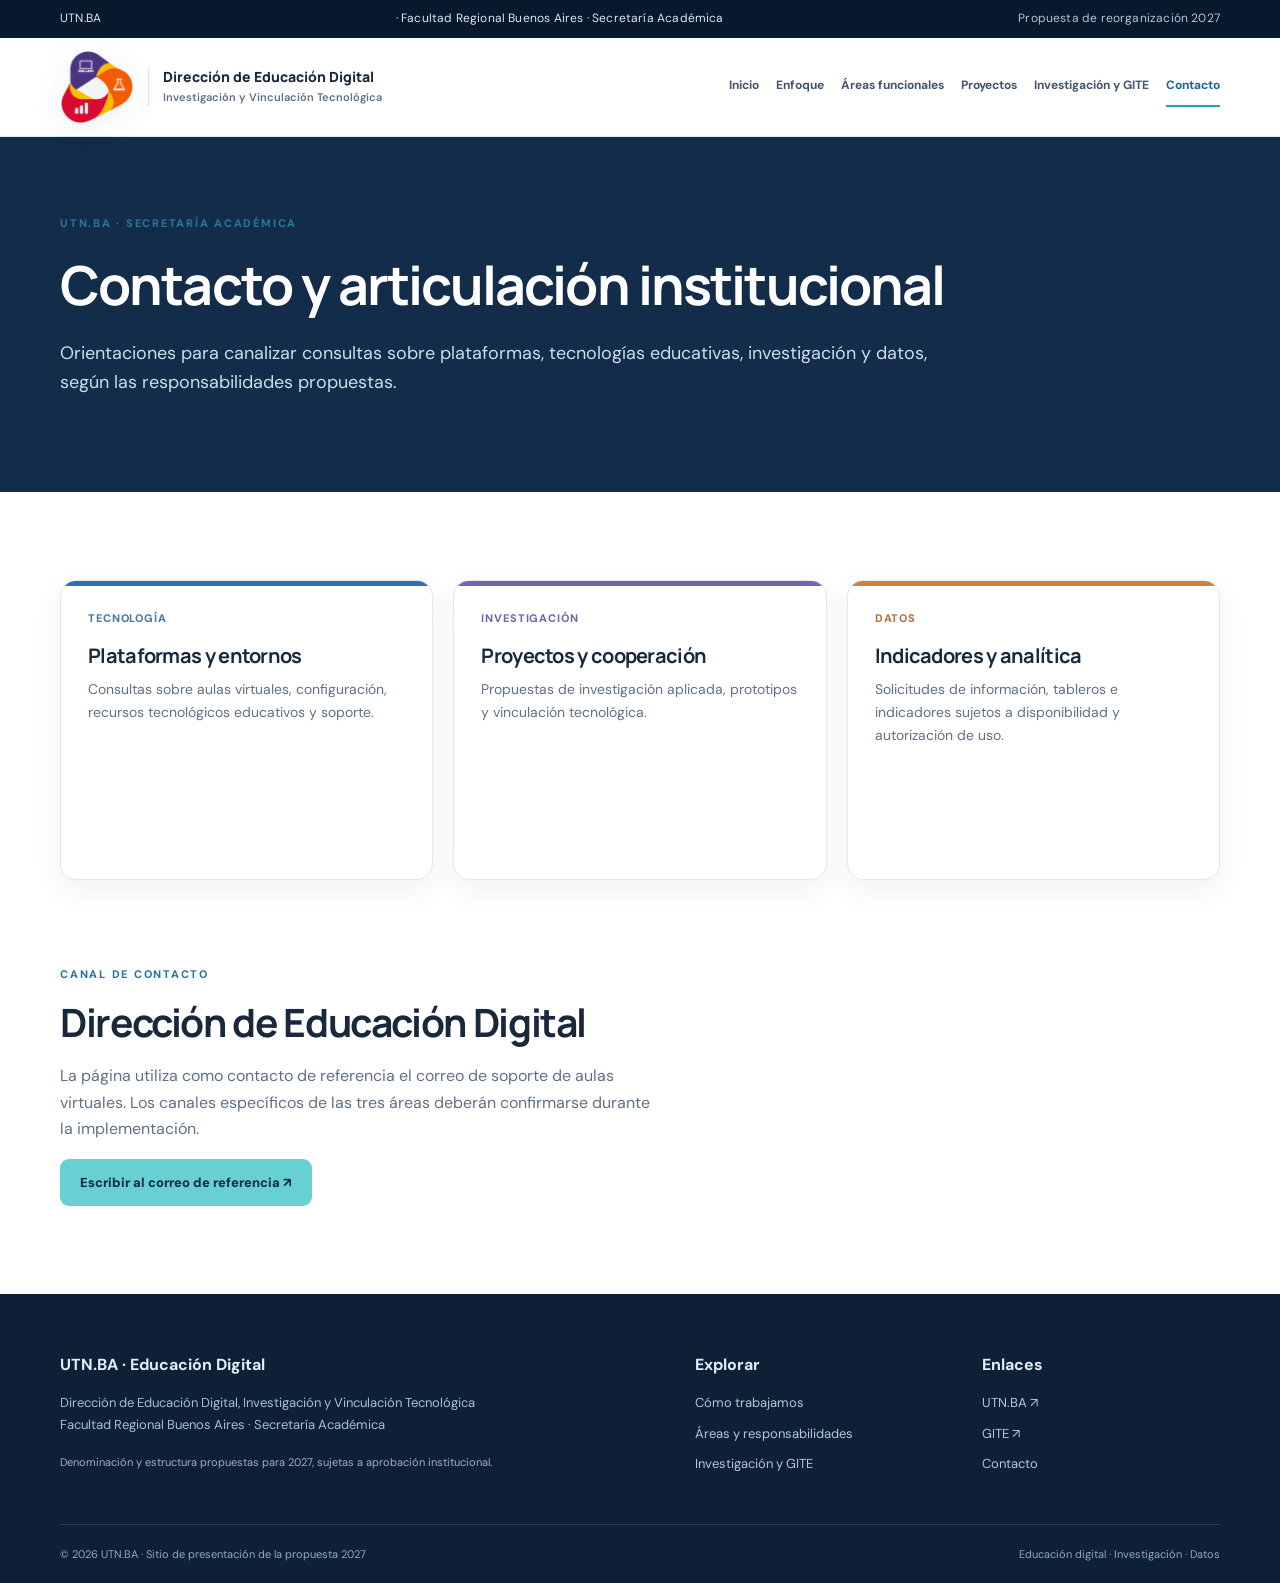
==== commit 0babc129: "Add files via upload" ====
--- a/contacto.html
+++ b/contacto.html
@@ -1,3 +1,3 @@
 <!DOCTYPE html>
 
-<html lang="es-AR"><head><meta charset="utf-8"/><meta content="width=device-width,initial-scale=1" name="viewport"/><meta content="#10233e" name="theme-color"/><meta content="Estructura funcional propuesta para 2027 de la Dirección de Educación Digital, Investigación y Vinculación Tecnológica de UTN.BA." name="description"/><link href="assets/favicon.svg" rel="icon" type="image/svg+xml"/><link href="styles.css" rel="stylesheet"/><title>UTN.BA · Educación Digital</title></head><body><a class="skip" href="#contenido">Saltar al contenido</a><div class="institution"><div class="wrap">UTN.BA <span>· Facultad Regional Buenos Aires · Secretaría Académica</span><span class="institution-right">Propuesta de reorganización 2027</span></div></div><header class="site-header"><div class="wrap header-inner"><a aria-label="Inicio de Educación Digital UTN.BA" class="identity" href="index.html"><img alt="Logo EAD" class="identity-logo" src="assets/logo-ead.png"/><span class="identity-name">Dirección de Educación Digital<small>Investigación y Vinculación Tecnológica</small></span></a><button aria-controls="primary-nav" aria-expanded="false" aria-label="Abrir menú" class="nav-toggle">☰</button><nav aria-label="Navegación principal" class="main-nav" id="primary-nav"><a href="index.html">Inicio</a><a href="index.html#estructura">Estructura</a><a href="servicios.html">Áreas funcionales</a><a href="proyectos.html">Proyectos</a><a href="investigacion.html">Investigación y GITE</a><a aria-current="page" href="contacto.html">Contacto</a></nav></div></header><main id="contenido"><section class="page-intro"><div class="wrap"><span class="kicker">UTN.BA · Secretaría Académica</span><h1>Contacto y articulación institucional</h1><p>Orientaciones para canalizar consultas sobre plataformas, tecnologías educativas, investigación y datos, según las responsabilidades propuestas.</p></div></section><section class="section"><div class="wrap"><div class="three-grid"><article class="area-card blue"><span class="area-num">Tecnología</span><h3>Plataformas y entornos</h3><p>Consultas sobre aulas virtuales, configuración, recursos tecnológicos educativos y soporte.</p></article><article class="area-card violet"><span class="area-num">Investigación</span><h3>Proyectos y cooperación</h3><p>Propuestas de investigación aplicada, prototipos y vinculación tecnológica.</p></article><article class="area-card amber"><span class="area-num">Datos</span><h3>Indicadores y analítica</h3><p>Solicitudes de información, tableros e indicadores sujetos a disponibilidad y autorización de uso.</p></article></div><div class="contact-block"><div><span class="kicker">Canal de contacto</span><h2>Dirección de Educación Digital</h2><p>La página utiliza como contacto de referencia el correo de soporte de aulas virtuales. Los canales específicos de las tres áreas deberán confirmarse durante la implementación.</p><a class="button primary" data-contact-email="" href="mailto:virtual@frba.utn.edu.ar">Escribir al correo de referencia ↗</a></div></div></div></section></main><footer class="site-footer"><div class="wrap"><div class="footer-grid"><div><b class="footer-brand">UTN.BA · Educación Digital</b><p>Dirección de Educación Digital, Investigación y Vinculación Tecnológica<br/>Facultad Regional Buenos Aires · Secretaría Académica</p><small>Denominación y estructura propuestas para 2027, sujetas a aprobación institucional.</small></div><div><b>Explorar</b><a href="index.html#estructura">Estructura funcional</a><a href="servicios.html">Áreas y responsabilidades</a><a href="investigacion.html">Investigación y GITE</a></div><div><b>Enlaces</b><a href="https://frba.utn.edu.ar/" rel="noopener noreferrer" target="_blank">UTN.BA ↗</a><a data-gite-link="" href="#">GITE ↗</a><a href="contacto.html">Contacto</a></div></div><div class="footer-bottom">© 2026 UTN.BA · Sitio de presentación de la propuesta 2027 <span>Educación digital · Investigación · Datos</span></div></div></footer><script src="config.js"></script><script src="script.js"></script></body></html>+<html lang="es-AR"><head><meta charset="utf-8"/><meta content="width=device-width,initial-scale=1" name="viewport"/><meta content="#10233e" name="theme-color"/><meta content="Estructura funcional propuesta para 2027 de la Dirección de Educación Digital, Investigación y Vinculación Tecnológica de UTN.BA." name="description"/><link href="assets/favicon.svg" rel="icon" type="image/svg+xml"/><link href="styles.css" rel="stylesheet"/><title>UTN.BA · Educación Digital</title></head><body><a class="skip" href="#contenido">Saltar al contenido</a><div class="institution"><div class="wrap">UTN.BA <span>· Facultad Regional Buenos Aires · Secretaría Académica</span><span class="institution-right">Propuesta de reorganización 2027</span></div></div><header class="site-header"><div class="wrap header-inner"><a aria-label="Inicio de Educación Digital UTN.BA" class="identity" href="index.html"><img alt="Logo EAD" class="identity-logo" src="assets/logo-ead.png"/><span class="identity-name">Dirección de Educación Digital<small>Investigación y Vinculación Tecnológica</small></span></a><button aria-controls="primary-nav" aria-expanded="false" aria-label="Abrir menú" class="nav-toggle">☰</button><nav aria-label="Navegación principal" class="main-nav" id="primary-nav"><a href="index.html">Inicio</a><a href="index.html#enfoque">Enfoque</a><a href="servicios.html">Áreas funcionales</a><a href="proyectos.html">Proyectos</a><a href="investigacion.html">Investigación y GITE</a><a aria-current="page" href="contacto.html">Contacto</a></nav></div></header><main id="contenido"><section class="page-intro"><div class="wrap"><span class="kicker">UTN.BA · Secretaría Académica</span><h1>Contacto y articulación institucional</h1><p>Orientaciones para canalizar consultas sobre plataformas, tecnologías educativas, investigación y datos, según las responsabilidades propuestas.</p></div></section><section class="section"><div class="wrap"><div class="three-grid"><article class="area-card blue"><span class="area-num">Tecnología</span><h3>Plataformas y entornos</h3><p>Consultas sobre aulas virtuales, configuración, recursos tecnológicos educativos y soporte.</p></article><article class="area-card violet"><span class="area-num">Investigación</span><h3>Proyectos y cooperación</h3><p>Propuestas de investigación aplicada, prototipos y vinculación tecnológica.</p></article><article class="area-card amber"><span class="area-num">Datos</span><h3>Indicadores y analítica</h3><p>Solicitudes de información, tableros e indicadores sujetos a disponibilidad y autorización de uso.</p></article></div><div class="contact-block"><div><span class="kicker">Canal de contacto</span><h2>Dirección de Educación Digital</h2><p>La página utiliza como contacto de referencia el correo de soporte de aulas virtuales. Los canales específicos de las tres áreas deberán confirmarse durante la implementación.</p><a class="button primary" data-contact-email="" href="mailto:virtual@frba.utn.edu.ar">Escribir al correo de referencia ↗</a></div></div></div></section></main><footer class="site-footer"><div class="wrap"><div class="footer-grid"><div><b class="footer-brand">UTN.BA · Educación Digital</b><p>Dirección de Educación Digital, Investigación y Vinculación Tecnológica<br/>Facultad Regional Buenos Aires · Secretaría Académica</p><small>Denominación y estructura propuestas para 2027, sujetas a aprobación institucional.</small></div><div><b>Explorar</b><a href="index.html#enfoque">Cómo trabajamos</a><a href="servicios.html">Áreas y responsabilidades</a><a href="investigacion.html">Investigación y GITE</a></div><div><b>Enlaces</b><a href="https://frba.utn.edu.ar/" rel="noopener noreferrer" target="_blank">UTN.BA ↗</a><a data-gite-link="" href="#">GITE ↗</a><a href="contacto.html">Contacto</a></div></div><div class="footer-bottom">© 2026 UTN.BA · Sitio de presentación de la propuesta 2027 <span>Educación digital · Investigación · Datos</span></div></div></footer><script src="config.js"></script><script src="script.js"></script></body></html>
--- a/styles.css
+++ b/styles.css
@@ -35,3 +35,13 @@
 
 /* Sustitución del bloque visual de portada por ilustración de educación digital */
 .hero-ui.hero-illustration-panel{position:absolute;inset:18px 22px 18px 22px;padding:18px 18px 20px;border:1px solid rgba(255,255,255,.24);background:linear-gradient(135deg,rgba(255,255,255,.12),rgba(255,255,255,.05));backdrop-filter:blur(10px);border-radius:26px;box-shadow:0 28px 70px rgba(5,18,30,.44);display:flex;flex-direction:column;justify-content:space-between;transform:perspective(850px) rotateY(-5deg) rotateX(2deg);animation:uiFloat 8s ease-in-out infinite}.hero-image-shell{display:flex;align-items:center;justify-content:center;min-height:284px;padding:10px;border-radius:20px;background:linear-gradient(180deg,rgba(255,255,255,.10),rgba(255,255,255,.04));box-shadow:inset 0 1px 0 rgba(255,255,255,.08);overflow:hidden}.hero-feature-image{width:100%;height:100%;max-height:285px;display:block;object-fit:cover;object-position:center;border-radius:14px;box-shadow:0 16px 34px rgba(9,19,35,.22)}.hero-pills{display:flex;flex-wrap:wrap;gap:10px;margin-top:16px}.hero-pills span{display:inline-flex;align-items:center;min-height:36px;padding:0 14px;border-radius:999px;border:1px solid rgba(255,255,255,.18);background:rgba(255,255,255,.12);font-size:12px;font-weight:700;letter-spacing:.02em;color:#ebf6ff}.hero-ui.hero-illustration-panel small{display:block;margin-top:14px;font-size:11px;letter-spacing:.18em;font-weight:800;color:#a5dfe5}.orbit{position:absolute;border:1px solid #73d3d97c;border-radius:50%;pointer-events:none}.orbit-a{width:135px;height:135px;top:-13px;right:-14px;animation:orbitDrift 8s ease-in-out infinite alternate}.orbit-b{width:50px;height:50px;bottom:-6px;left:1px;background:#5ac6bc7a;animation:orbitDrift 6s ease-in-out infinite alternate-reverse}.floating-tag{position:absolute;right:-19px;bottom:31px;padding:13px 19px;border-radius:10px;background:#fff;color:#1c405c;box-shadow:0 12px 35px #071a2f66;font-size:12px;animation:tagFloat 5s ease-in-out infinite}.floating-tag strong{font-size:13px}@media(max-width:1050px){.hero-ui.hero-illustration-panel{inset:18px 12px}.hero-image-shell{min-height:245px}}@media(max-width:850px){.hero-visual{height:360px;max-width:620px;width:100%;margin:auto}.hero-ui.hero-illustration-panel{inset:18px 24px 18px}.hero-image-shell{min-height:218px}.hero-pills{gap:8px}.hero-pills span{min-height:33px;padding:0 12px;font-size:11px}}@media(max-width:640px){.hero-visual{height:325px}.hero-ui.hero-illustration-panel{padding:16px}.hero-image-shell{min-height:170px;padding:8px}.hero-feature-image{max-height:175px}.hero-pills span{font-size:10px;min-height:30px;padding:0 10px}.hero-ui.hero-illustration-panel small{font-size:9px}.floating-tag{right:0;bottom:14px}}@media(prefers-reduced-motion:reduce){.hero-ui.hero-illustration-panel{animation:none!important}}
+
+/* Sección editorial: cómo trabajamos (sustituye al organigrama) */
+.work-section{background:linear-gradient(180deg,#f5f8fb,#fff);position:relative;overflow:hidden}
+.work-section:before{content:"";position:absolute;pointer-events:none;width:380px;height:380px;border-radius:50%;right:-200px;top:-170px;background:radial-gradient(circle,rgba(61,139,178,.11),transparent 70%)}
+.work-heading{display:grid;grid-template-columns:1.2fr .8fr;align-items:end;gap:64px;margin-bottom:36px;position:relative}.work-heading h2{font:800 clamp(29px,3.1vw,44px)/1.2 'Manrope',Arial,sans-serif;letter-spacing:-.045em;margin:15px 0 0;max-width:770px}.work-heading p{color:var(--muted);margin:0 0 4px;font-size:16px}
+.work-steps{display:grid;grid-template-columns:repeat(3,minmax(0,1fr));gap:16px}.work-step{background:white;border:1px solid #e0e8f0;border-radius:19px;padding:27px;min-height:285px;box-shadow:0 14px 34px rgba(17,51,81,.055);display:flex;flex-direction:column;transition:transform .2s,box-shadow .2s}.work-step:hover{transform:translateY(-4px);box-shadow:0 20px 42px rgba(17,51,81,.11)}.work-step-head{display:flex;align-items:center;justify-content:space-between}.work-num{font:800 13px 'Manrope',sans-serif;color:#277aa6;letter-spacing:.09em}.work-icon{border:1px solid #dce9f2;background:#f1f7fb;border-radius:14px;display:grid;place-items:center;width:43px;height:43px;color:#286b9d;font-size:24px}.work-step h3{font:800 22px/1.3 'Manrope',sans-serif;letter-spacing:-.03em;margin:24px 0 11px}.work-step p{color:#66778a;font-size:14px;line-height:1.7;margin:0}.work-step-foot{font-size:11px;letter-spacing:.085em;color:#2d7396;text-transform:uppercase;font-weight:800;margin-top:auto;padding-top:25px}
+.work-banner{display:flex;align-items:center;justify-content:space-between;gap:36px;padding:34px 39px;margin-top:22px;background:linear-gradient(115deg,#112e4a,#1e536b);border-radius:21px;color:white}.work-banner-eyebrow{font-size:10px;letter-spacing:.16em;text-transform:uppercase;font-weight:800;color:#91d7e3}.work-banner h3{font:800 clamp(20px,2.1vw,28px)/1.3 'Manrope',sans-serif;letter-spacing:-.03em;margin:10px 0}.work-banner p{font-size:14px;color:#c9dce9;max-width:680px;margin:0}.work-banner .button{flex:none}
+@media(max-width:850px){.work-heading{grid-template-columns:1fr;gap:16px}.work-steps{gap:12px}.work-step{padding:21px}.work-banner{flex-direction:column;align-items:flex-start;padding:28px}}
+@media(max-width:650px){.work-steps{grid-template-columns:1fr}.work-step{min-height:220px}.work-heading h2{font-size:29px}.work-banner{gap:20px}.work-banner .button{width:100%;text-align:center;justify-content:center}}
+@media(prefers-reduced-motion:reduce){.work-step{transition:none}}
